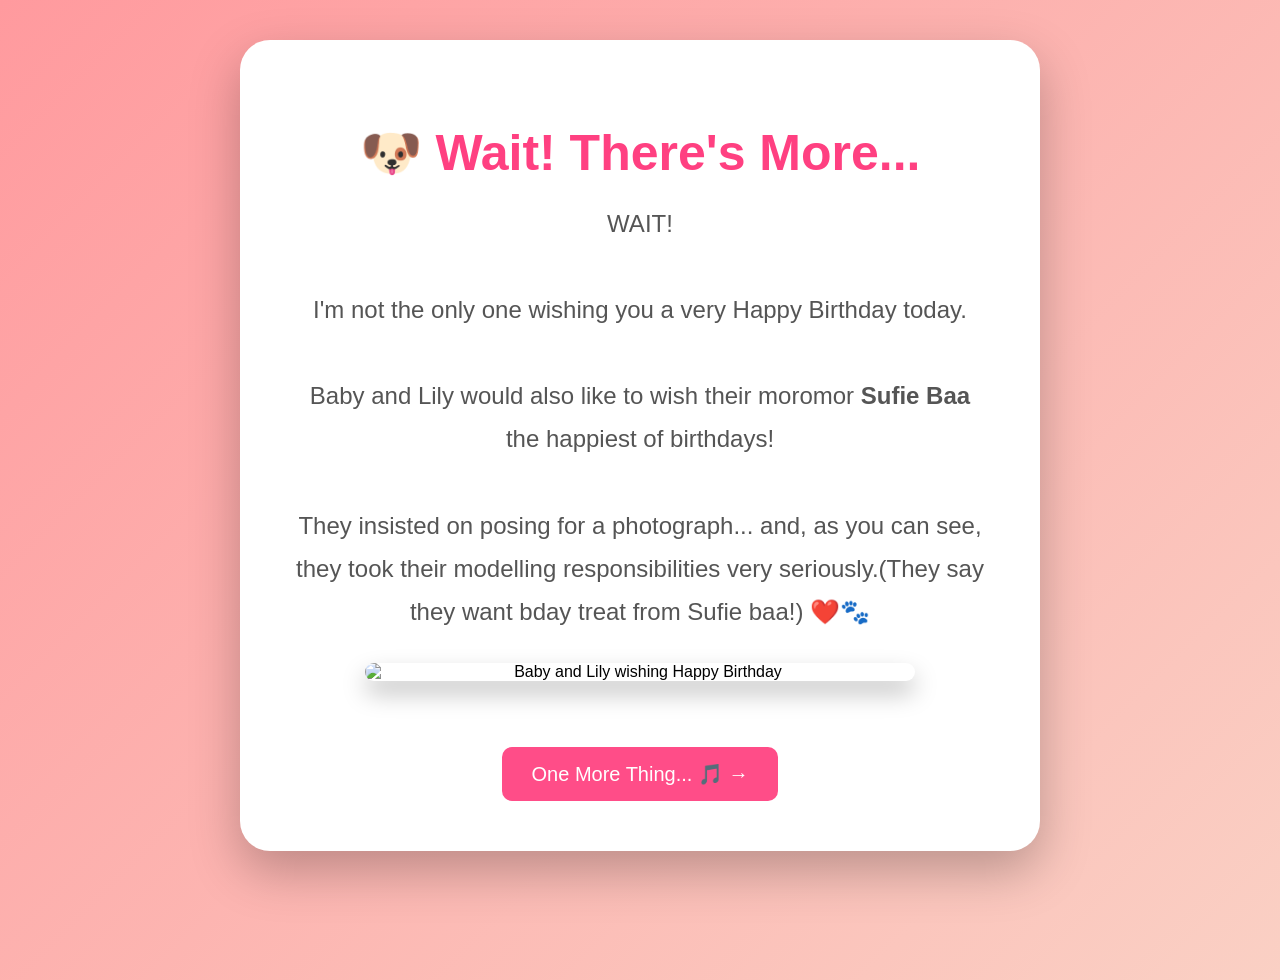
==== dogs.html @ 6e5e66df "Add files via upload" ====
<!DOCTYPE html>
<html lang="en">

<head>

    <meta charset="UTF-8">

    <meta name="viewport" content="width=device-width, initial-scale=1.0">

    <title>A Special Birthday Message 🐶</title>

    <link rel="stylesheet" href="style.css">

</head>

<body>

    <div class="container">

        <h1>🐶 Wait! There's More...</h1>

        <p class="caption">

            WAIT!

            <br><br>

            I'm not the only one wishing you a very Happy Birthday today.

            <br><br>

            Baby and Lily would also like to wish their moromor <strong>Sufie Baa</strong> the happiest of birthdays!

            <br><br>

            They insisted on posing for a photograph...

            and, as you can see, they took their modelling responsibilities very seriously.(They say they want bday treat from Sufie baa!)

            ❤️🐾

        </p>

        <img src="assets/images/dog.jpg"
             alt="Baby and Lily wishing Happy Birthday"
             class="dogsPhoto">

        <br><br>

        <button onclick="location.href='wishlist.html'">

    One More Thing... 🎵 →

</button>

    </div>

</body>

</html>
---- style.css ----
body{

    margin:0;

    min-height:100vh;

    display:flex;

    justify-content:center;

    align-items:flex-start;

    background:linear-gradient(135deg,#ff9a9e,#fad0c4);

    font-family:Arial,Helvetica,sans-serif;

    padding:40px 0;

}

.container{

    width:700px;

    background:white;

    border-radius:30px;

    padding:50px;

    text-align:center;

    box-shadow:0 20px 50px rgba(0,0,0,.25);

    margin-bottom:40px;

}

h1{

    color:#ff4081;

    font-size:50px;

    margin-bottom:15px;

}

.subtitle{

    color:#666;

    font-size:24px;

    line-height:1.5;

    margin-bottom:35px;

}

.cake{

    width:350px;

    cursor:pointer;

    transition:.3s;

    animation:float 3s ease-in-out infinite;

    user-select:none;

}

.cake:hover{

    transform:scale(1.08);

}

.clickText{

    margin-top:20px;

    color:#666;

    font-size:20px;

    font-style:italic;

}

button{

    padding:15px 30px;

    font-size:20px;

    background:#ff4d88;

    color:white;

    border:none;

    border-radius:10px;

    cursor:pointer;

    transition:.3s;

}

button:hover{

    transform:scale(1.05);

}

.letter{

    font-size:22px;

    line-height:1.8;

    text-align:left;

    color:#555;

}

.photoContainer{

    display:flex;

    justify-content:center;

    gap:30px;

    margin-top:30px;

    margin-bottom:30px;

    flex-wrap:wrap;

}

.photoCard{

    width:220px;

}

.photoCard img{

    width:100%;

    border-radius:15px;

    box-shadow:0 10px 20px rgba(0,0,0,.2);

}

.caption{

    font-size:24px;

    line-height:1.8;

    color:#555;

    margin-top:20px;

    margin-bottom:30px;

}

.birthdayVideo{

    display:block;

    width:60%;

    max-width:450px;

    margin:30px auto;

    border-radius:20px;

    box-shadow:0 10px 25px rgba(0,0,0,.25);

}

@keyframes float{

    0%{

        transform:translateY(0px);

    }

    50%{

        transform:translateY(-10px);

    }

    100%{

        transform:translateY(0px);

    }

}
.spotifyQR{

    width:220px;

    border-radius:20px;

    margin-top:20px;

    margin-bottom:20px;

    box-shadow:0 10px 20px rgba(0,0,0,.2);

}

iframe{

    margin-top:20px;

    margin-bottom:20px;

}

a{

    text-decoration:none;

}
.videoWrapper{

    display:flex;

    justify-content:center;

    margin-top:30px;

}

.videoWrapper iframe{

    width:90%;

    max-width:700px;

    aspect-ratio:16/9;

    border:none;

    border-radius:20px;

    box-shadow:0 12px 25px rgba(0,0,0,.25);

}
.dogsPhoto{

    width:80%;

    max-width:550px;

    display:block;

    margin:30px auto;

    border-radius:20px;

    box-shadow:0 12px 25px rgba(0,0,0,.25);

}
.parchment{

    width:900px;

    max-width:90%;

    margin:50px auto;

    padding:70px;

    background:#f8efd5;

    border-radius:15px;

    box-shadow:0 15px 35px rgba(0,0,0,.3);

    border:8px solid #d4c29a;

}

.parchment h1{

    text-align:center;

    color:#5a3e2b;

    margin-bottom:40px;

}

#message{

    font-family:'Dancing Script', cursive;

    font-size:34px;

    line-height:1.8;

    color:#3d2b1f;

    white-space:pre-wrap;

}
.parchment{

    width:900px;

    max-width:90%;

    margin:50px auto;

    padding:70px;

    background:#f6edd7;

    border:10px solid #d2bb8c;

    border-radius:12px;

    box-shadow:0 20px 50px rgba(0,0,0,.25);

    position:relative;

}

.parchment::before{

    content:"";

    position:absolute;

    top:0;

    left:0;

    right:0;

    bottom:0;

    background:
    radial-gradient(circle at 20% 20%, rgba(255,255,255,.18), transparent 40%),
    radial-gradient(circle at 80% 80%, rgba(0,0,0,.04), transparent 40%);

    pointer-events:none;

}

.parchment h1{

    text-align:center;

    color:#5b3d1d;

    font-size:48px;

    margin-bottom:45px;

}

#message{

    font-family:'Patrick Hand', cursive;

    font-size:30px;

    line-height:1.9;

    color:#3d2b1f;

    white-space:pre-wrap;

    position:relative;

    z-index:2;

}
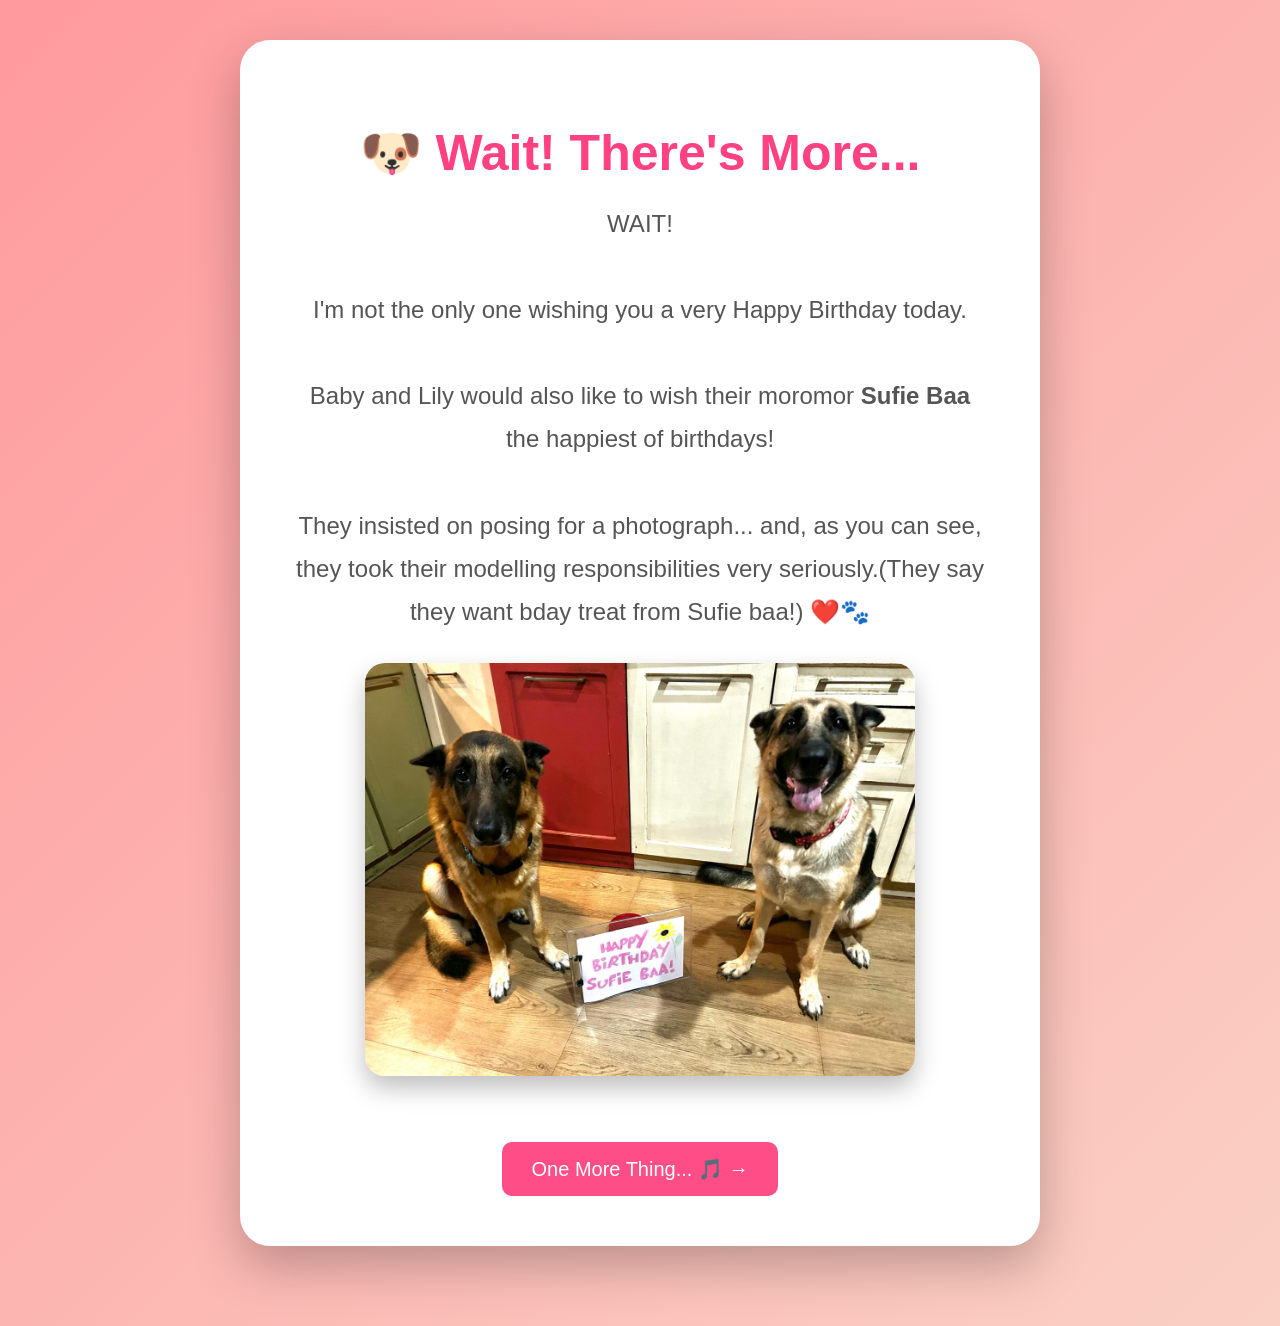
==== commit 603c3a9e: "Update dogs.html" ====
--- a/dogs.html
+++ b/dogs.html
@@ -41,7 +41,7 @@
 
         </p>
 
-        <img src="assets/images/dog.jpg"
+        <img src="assets/Images/dog.jpg"
              alt="Baby and Lily wishing Happy Birthday"
              class="dogsPhoto">
 
@@ -57,4 +57,4 @@
 
 </body>
 
-</html>+</html>
